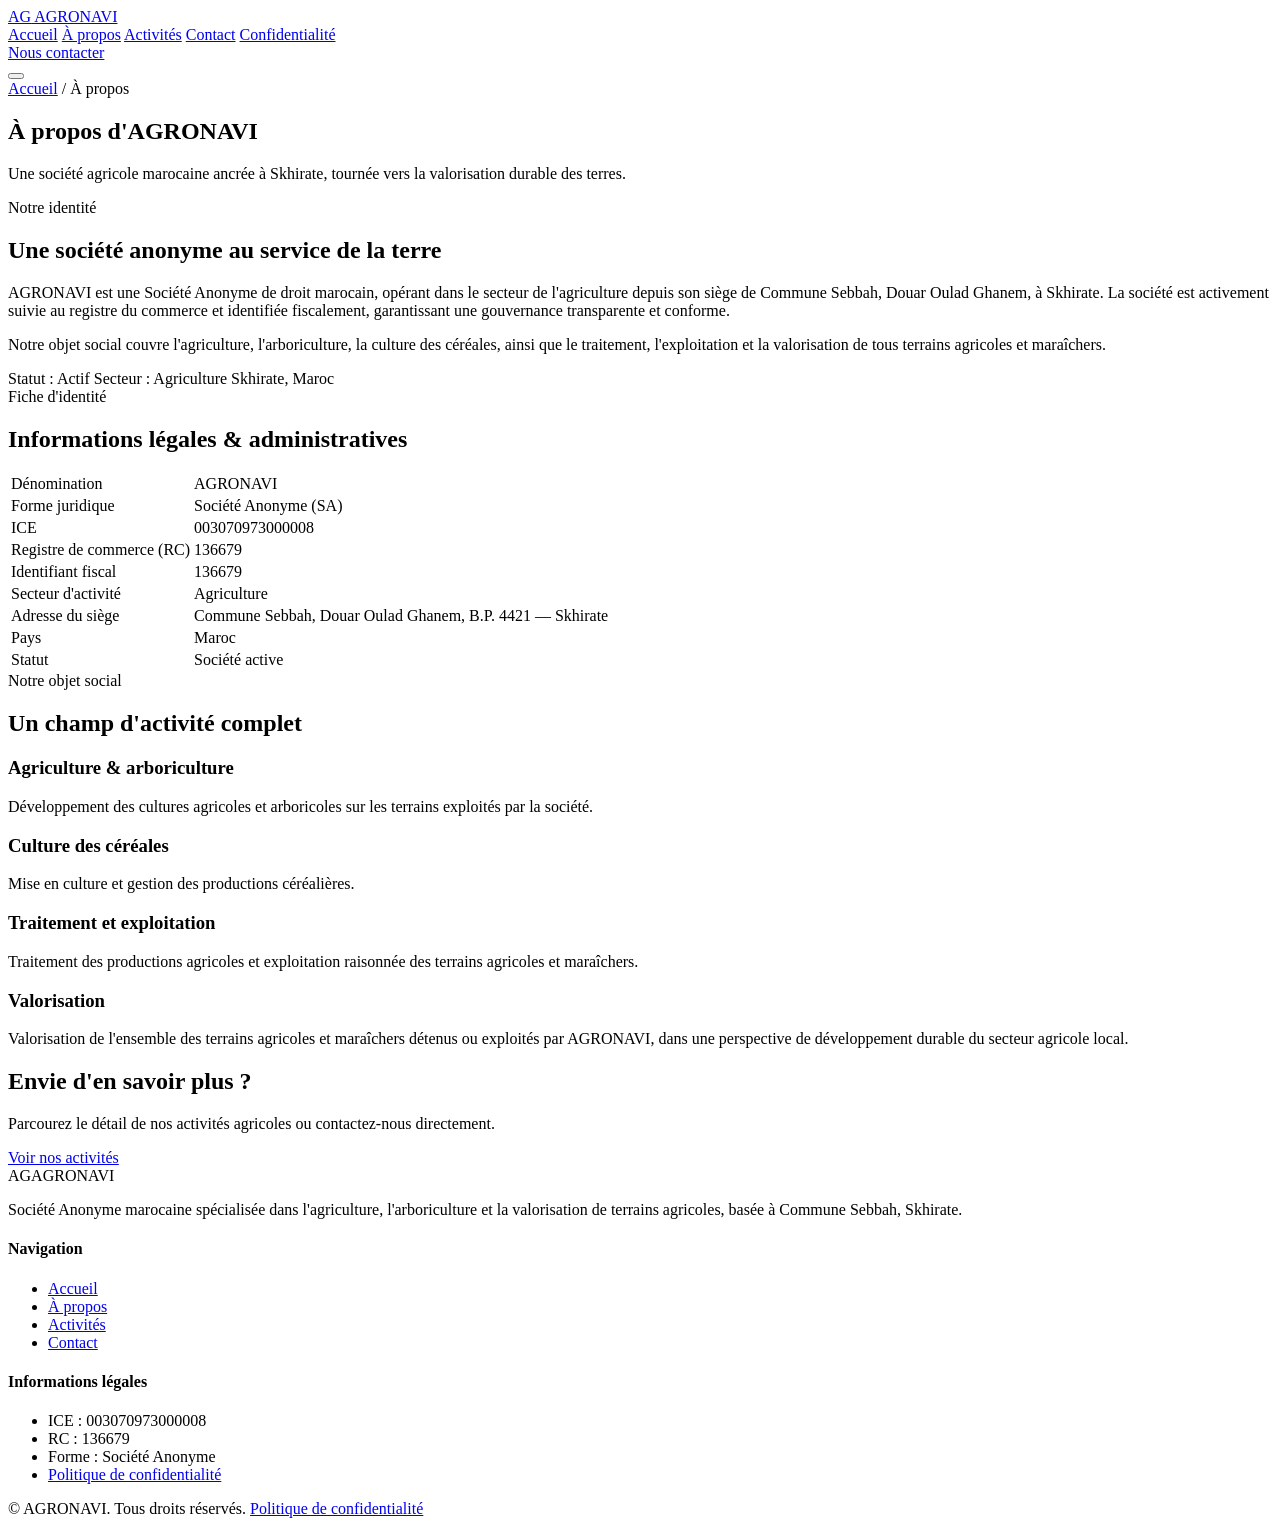
==== about.html @ a92ab6f6 "Add files via upload" ====
<!doctype html>
<html lang="fr">
<head>
<meta charset="UTF-8" />
<meta name="viewport" content="width=device-width, initial-scale=1.0" />
<title>À propos — AGRONAVI</title>
<meta name="description" content="Découvrez AGRONAVI : identité juridique, implantation à Skhirate, secteur d'activité et engagement agricole." />
<link rel="icon" href="data:image/svg+xml,<svg xmlns=%22http://www.w3.org/2000/svg%22 viewBox=%220 0 100 100%22><text y=%22.9em%22 font-size=%2290%22>🌾</text></svg>" />
<link rel="stylesheet" href="assets/styles.css" />
</head>
<body>

<header class="site-header">
  <div class="container nav">
    <a href="index.html" class="brand">
      <span class="brand-mark">AG</span>
      AGRONAVI
    </a>
    <nav class="nav-links">
      <a href="index.html">Accueil</a>
      <a href="about.html" class="active">À propos</a>
      <a href="services.html">Activités</a>
      <a href="contact.html">Contact</a>
      <a href="privacy.html">Confidentialité</a>
    </nav>
    <div class="nav-cta">
      <a href="contact.html" class="btn btn-outline-dark">Nous contacter</a>
    </div>
    <button class="nav-toggle" aria-label="Menu">
      <span></span><span></span><span></span>
    </button>
  </div>
</header>

<section class="legal-hero">
  <div class="container">
    <div class="breadcrumb"><a href="index.html">Accueil</a> / À propos</div>
    <h1>À propos d'AGRONAVI</h1>
    <p>Une société agricole marocaine ancrée à Skhirate, tournée vers la valorisation durable des terres.</p>
  </div>
</section>

<section>
  <div class="container grid-2">
    <div>
      <span class="eyebrow">Notre identité</span>
      <h2>Une société anonyme au service de la terre</h2>
      <p>AGRONAVI est une Société Anonyme de droit marocain, opérant dans le secteur de l'agriculture depuis son siège de Commune Sebbah, Douar Oulad Ghanem, à Skhirate. La société est activement suivie au registre du commerce et identifiée fiscalement, garantissant une gouvernance transparente et conforme.</p>
      <p>Notre objet social couvre l'agriculture, l'arboriculture, la culture des céréales, ainsi que le traitement, l'exploitation et la valorisation de tous terrains agricoles et maraîchers.</p>
      <div class="badge-row">
        <span class="badge">Statut : Actif</span>
        <span class="badge">Secteur : Agriculture</span>
        <span class="badge">Skhirate, Maroc</span>
      </div>
    </div>
    <div class="image-frame"></div>
  </div>
</section>

<section class="section-alt">
  <div class="container">
    <div class="section-head left">
      <span class="eyebrow">Fiche d'identité</span>
      <h2>Informations légales &amp; administratives</h2>
    </div>
    <table class="info-table">
      <tr><td>Dénomination</td><td>AGRONAVI</td></tr>
      <tr><td>Forme juridique</td><td>Société Anonyme (SA)</td></tr>
      <tr><td>ICE</td><td>003070973000008</td></tr>
      <tr><td>Registre de commerce (RC)</td><td>136679</td></tr>
      <tr><td>Identifiant fiscal</td><td>136679</td></tr>
      <tr><td>Secteur d'activité</td><td>Agriculture</td></tr>
      <tr><td>Adresse du siège</td><td>Commune Sebbah, Douar Oulad Ghanem, B.P. 4421 — Skhirate</td></tr>
      <tr><td>Pays</td><td>Maroc</td></tr>
      <tr><td>Statut</td><td>Société active</td></tr>
    </table>
  </div>
</section>

<section>
  <div class="container">
    <div class="section-head left">
      <span class="eyebrow">Notre objet social</span>
      <h2>Un champ d'activité complet</h2>
    </div>
    <div class="timeline">
      <div class="timeline-item">
        <h3>Agriculture &amp; arboriculture</h3>
        <p>Développement des cultures agricoles et arboricoles sur les terrains exploités par la société.</p>
      </div>
      <div class="timeline-item">
        <h3>Culture des céréales</h3>
        <p>Mise en culture et gestion des productions céréalières.</p>
      </div>
      <div class="timeline-item">
        <h3>Traitement et exploitation</h3>
        <p>Traitement des productions agricoles et exploitation raisonnée des terrains agricoles et maraîchers.</p>
      </div>
      <div class="timeline-item">
        <h3>Valorisation</h3>
        <p>Valorisation de l'ensemble des terrains agricoles et maraîchers détenus ou exploités par AGRONAVI, dans une perspective de développement durable du secteur agricole local.</p>
      </div>
    </div>
  </div>
</section>

<section class="section-alt">
  <div class="container">
    <div class="cta-band">
      <div>
        <h2>Envie d'en savoir plus ?</h2>
        <p>Parcourez le détail de nos activités agricoles ou contactez-nous directement.</p>
      </div>
      <a href="services.html" class="btn btn-outline">Voir nos activités</a>
    </div>
  </div>
</section>

<footer class="site-footer">
  <div class="container">
    <div class="footer-grid">
      <div>
        <div class="footer-brand"><span class="brand-mark">AG</span><span>AGRONAVI</span></div>
        <p>Société Anonyme marocaine spécialisée dans l'agriculture, l'arboriculture et la valorisation de terrains agricoles, basée à Commune Sebbah, Skhirate.</p>
      </div>
      <div>
        <h4>Navigation</h4>
        <ul class="footer-links">
          <li><a href="index.html">Accueil</a></li>
          <li><a href="about.html">À propos</a></li>
          <li><a href="services.html">Activités</a></li>
          <li><a href="contact.html">Contact</a></li>
        </ul>
      </div>
      <div>
        <h4>Informations légales</h4>
        <ul class="footer-links">
          <li>ICE : 003070973000008</li>
          <li>RC : 136679</li>
          <li>Forme : Société Anonyme</li>
          <li><a href="privacy.html">Politique de confidentialité</a></li>
        </ul>
      </div>
    </div>
    <div class="footer-bottom">
      <span>&copy; <span id="year"></span> AGRONAVI. Tous droits réservés.</span>
      <a href="privacy.html">Politique de confidentialité</a>
    </div>
  </div>
</footer>

<script src="assets/script.js"></script>
</body>
</html>
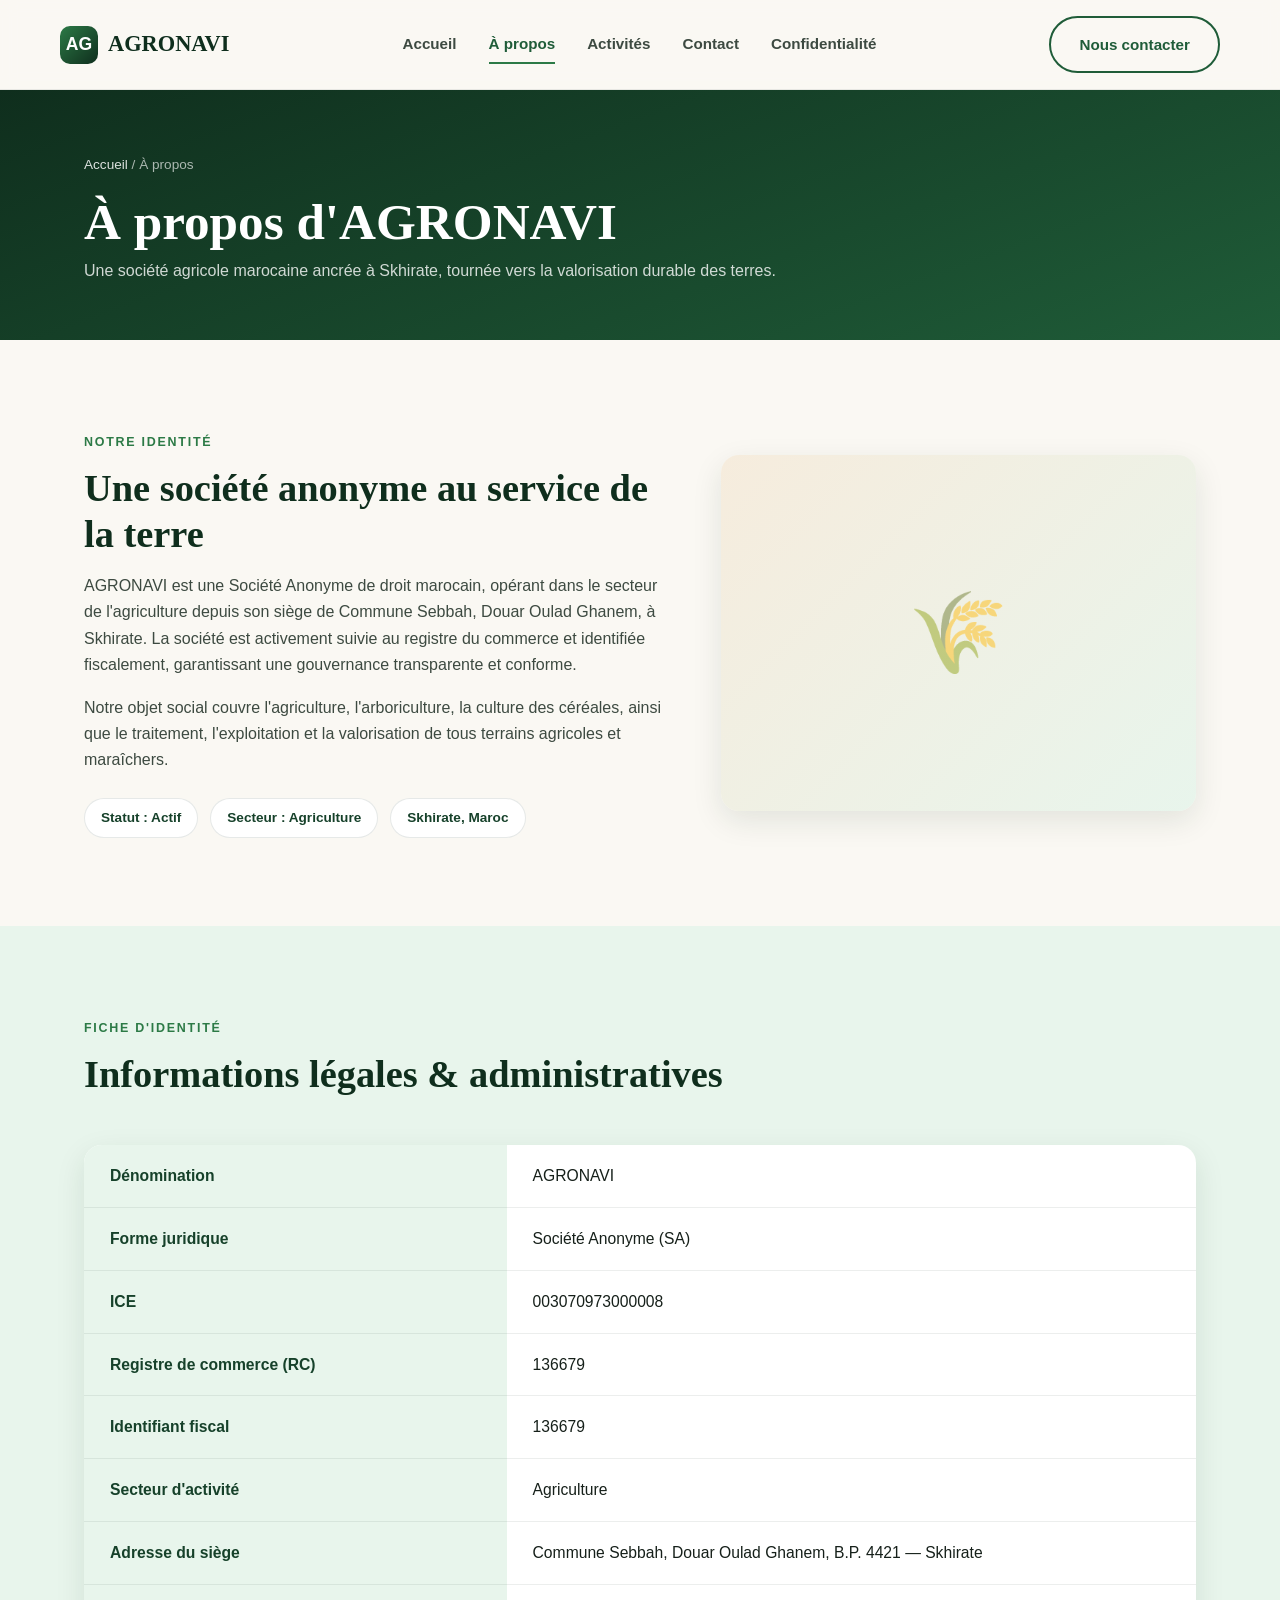
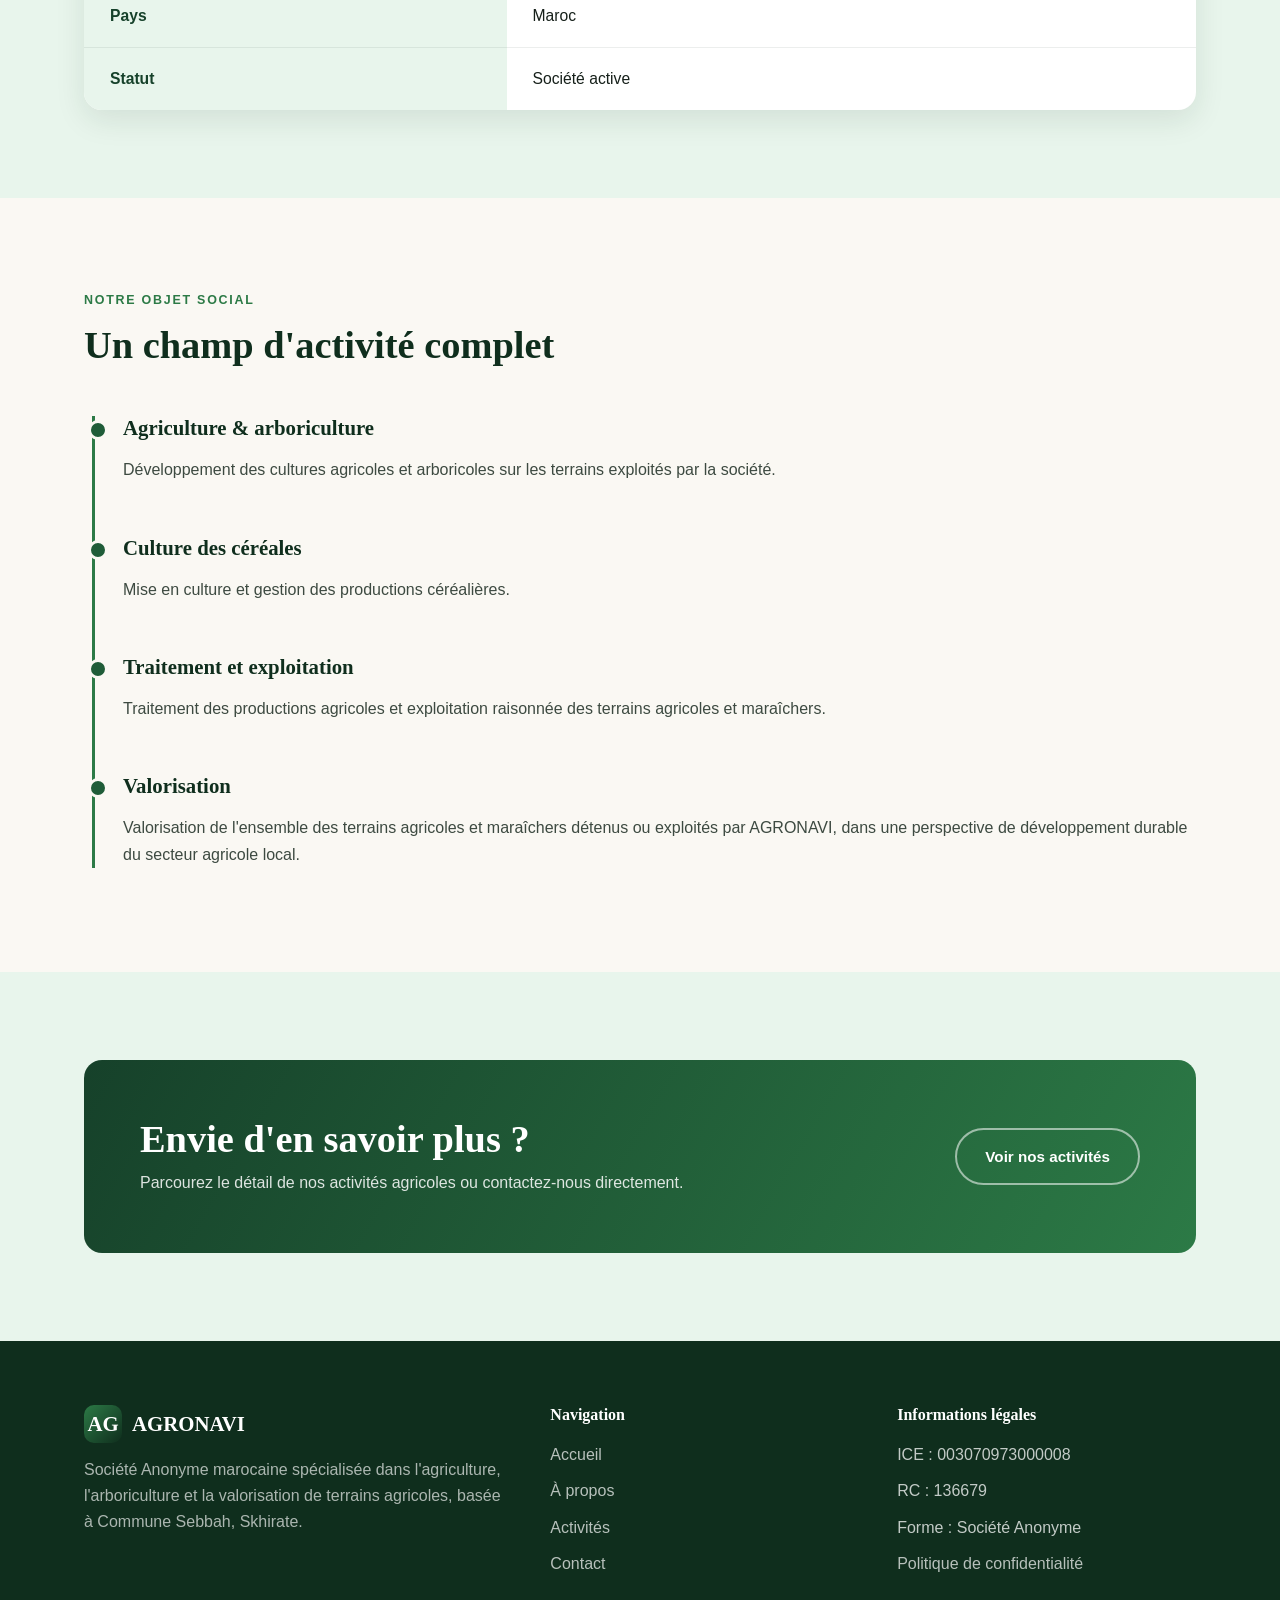
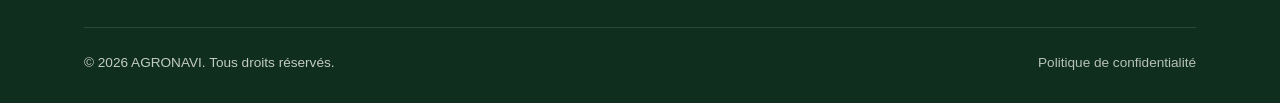
==== commit f8b66b19: "Update about.html" ====
--- a/about.html
+++ b/about.html
@@ -6,7 +6,7 @@
 <title>À propos — AGRONAVI</title>
 <meta name="description" content="Découvrez AGRONAVI : identité juridique, implantation à Skhirate, secteur d'activité et engagement agricole." />
 <link rel="icon" href="data:image/svg+xml,<svg xmlns=%22http://www.w3.org/2000/svg%22 viewBox=%220 0 100 100%22><text y=%22.9em%22 font-size=%2290%22>🌾</text></svg>" />
-<link rel="stylesheet" href="assets/styles.css" />
+<link rel="stylesheet" href="styles.css" />
 </head>
 <body>
 
@@ -149,6 +149,6 @@
   </div>
 </footer>
 
-<script src="assets/script.js"></script>
+<script src="script.js"></script>
 </body>
 </html>
--- a/styles.css
+++ b/styles.css
@@ -0,0 +1,627 @@
+/* ===== AGRONAVI — Feuille de style principale ===== */
+
+:root {
+  --green-900: #0f2e1d;
+  --green-800: #16412a;
+  --green-700: #1f5c38;
+  --green-600: #2c7a46;
+  --green-500: #3c9a5c;
+  --green-100: #e8f5ec;
+  --earth-500: #b8894a;
+  --earth-100: #f6ecdd;
+  --cream: #faf8f3;
+  --ink-900: #16201a;
+  --ink-700: #3d4a41;
+  --ink-500: #6b776e;
+  --white: #ffffff;
+  --radius-lg: 18px;
+  --radius-md: 12px;
+  --radius-sm: 8px;
+  --shadow-soft: 0 10px 30px rgba(15, 46, 29, 0.10);
+  --shadow-hover: 0 16px 40px rgba(15, 46, 29, 0.16);
+  --container: 1160px;
+  --font-head: "Georgia", "Iowan Old Style", serif;
+  --font-body: -apple-system, BlinkMacSystemFont, "Segoe UI", Roboto, Helvetica, Arial, sans-serif;
+}
+
+* { box-sizing: border-box; }
+
+html { scroll-behavior: smooth; }
+
+body {
+  margin: 0;
+  font-family: var(--font-body);
+  color: var(--ink-900);
+  background: var(--cream);
+  line-height: 1.65;
+  -webkit-font-smoothing: antialiased;
+}
+
+img { max-width: 100%; display: block; }
+
+a { color: inherit; text-decoration: none; }
+
+.container {
+  max-width: var(--container);
+  margin: 0 auto;
+  padding: 0 24px;
+}
+
+h1, h2, h3, h4 {
+  font-family: var(--font-head);
+  color: var(--green-900);
+  line-height: 1.2;
+  margin: 0 0 16px;
+}
+
+h1 { font-size: clamp(2.2rem, 4vw, 3.4rem); }
+h2 { font-size: clamp(1.7rem, 3vw, 2.4rem); }
+h3 { font-size: 1.3rem; }
+
+p { margin: 0 0 16px; color: var(--ink-700); }
+
+.eyebrow {
+  display: inline-block;
+  font-size: 0.78rem;
+  letter-spacing: 0.14em;
+  text-transform: uppercase;
+  color: var(--green-600);
+  font-weight: 700;
+  margin-bottom: 12px;
+}
+
+.lead {
+  font-size: 1.15rem;
+  color: var(--ink-700);
+}
+
+.btn {
+  display: inline-flex;
+  align-items: center;
+  gap: 8px;
+  padding: 14px 28px;
+  border-radius: 999px;
+  font-weight: 600;
+  font-size: 0.95rem;
+  border: 2px solid transparent;
+  cursor: pointer;
+  transition: transform 0.2s ease, box-shadow 0.2s ease, background 0.2s ease;
+}
+
+.btn-primary {
+  background: var(--green-700);
+  color: var(--white);
+  box-shadow: var(--shadow-soft);
+}
+.btn-primary:hover { background: var(--green-600); transform: translateY(-2px); box-shadow: var(--shadow-hover); }
+
+.btn-outline {
+  background: transparent;
+  border-color: rgba(255,255,255,0.55);
+  color: var(--white);
+}
+.btn-outline:hover { background: rgba(255,255,255,0.12); transform: translateY(-2px); }
+
+.btn-outline-dark {
+  background: transparent;
+  border-color: var(--green-700);
+  color: var(--green-700);
+}
+.btn-outline-dark:hover { background: var(--green-100); transform: translateY(-2px); }
+
+/* ===== Header ===== */
+.site-header {
+  position: sticky;
+  top: 0;
+  z-index: 100;
+  background: rgba(250, 248, 243, 0.92);
+  backdrop-filter: blur(8px);
+  border-bottom: 1px solid rgba(15, 46, 29, 0.08);
+}
+
+.nav {
+  display: flex;
+  align-items: center;
+  justify-content: space-between;
+  padding: 16px 0;
+}
+
+.brand {
+  display: flex;
+  align-items: center;
+  gap: 10px;
+  font-family: var(--font-head);
+  font-weight: 700;
+  font-size: 1.4rem;
+  color: var(--green-900);
+}
+
+.brand-mark {
+  width: 38px;
+  height: 38px;
+  border-radius: 10px;
+  background: linear-gradient(135deg, var(--green-600), var(--green-900));
+  display: flex;
+  align-items: center;
+  justify-content: center;
+  color: var(--white);
+  font-family: var(--font-body);
+  font-weight: 800;
+  font-size: 1.1rem;
+}
+
+.nav-links {
+  display: flex;
+  align-items: center;
+  gap: 32px;
+}
+
+.nav-links a {
+  font-weight: 600;
+  font-size: 0.95rem;
+  color: var(--ink-700);
+  padding: 6px 0;
+  border-bottom: 2px solid transparent;
+  transition: color 0.2s ease, border-color 0.2s ease;
+}
+
+.nav-links a:hover,
+.nav-links a.active {
+  color: var(--green-700);
+  border-color: var(--green-600);
+}
+
+.nav-cta {
+  display: flex;
+  align-items: center;
+  gap: 16px;
+}
+
+.nav-toggle {
+  display: none;
+  flex-direction: column;
+  gap: 5px;
+  background: none;
+  border: none;
+  cursor: pointer;
+  padding: 8px;
+}
+.nav-toggle span {
+  width: 24px;
+  height: 2px;
+  background: var(--green-900);
+  border-radius: 2px;
+}
+
+/* ===== Hero ===== */
+.hero {
+  position: relative;
+  padding: 90px 0 110px;
+  background: linear-gradient(160deg, var(--green-900) 0%, var(--green-700) 55%, var(--green-600) 100%);
+  color: var(--white);
+  overflow: hidden;
+}
+
+.hero::before {
+  content: "";
+  position: absolute;
+  inset: 0;
+  background-image:
+    radial-gradient(circle at 15% 20%, rgba(255,255,255,0.08) 0, transparent 45%),
+    radial-gradient(circle at 85% 80%, rgba(255,255,255,0.07) 0, transparent 40%);
+}
+
+.hero-pattern {
+  position: absolute;
+  inset: 0;
+  opacity: 0.12;
+  background-image: repeating-linear-gradient(45deg, rgba(255,255,255,0.5) 0 2px, transparent 2px 34px);
+}
+
+.hero-inner {
+  position: relative;
+  z-index: 1;
+  max-width: 720px;
+}
+
+.hero .eyebrow { color: var(--earth-100); }
+.hero h1 { color: var(--white); }
+.hero .lead { color: rgba(255,255,255,0.88); font-size: 1.2rem; }
+
+.hero-actions {
+  display: flex;
+  gap: 16px;
+  margin-top: 32px;
+  flex-wrap: wrap;
+}
+
+.hero-stats {
+  position: relative;
+  z-index: 1;
+  display: grid;
+  grid-template-columns: repeat(4, 1fr);
+  gap: 24px;
+  margin-top: 64px;
+  padding-top: 36px;
+  border-top: 1px solid rgba(255,255,255,0.2);
+}
+
+.stat-num {
+  font-family: var(--font-head);
+  font-size: 2rem;
+  font-weight: 700;
+  color: var(--white);
+}
+.stat-label {
+  font-size: 0.85rem;
+  color: rgba(255,255,255,0.75);
+  margin-top: 4px;
+}
+
+/* ===== Sections ===== */
+section { padding: 88px 0; }
+
+.section-alt { background: var(--green-100); }
+
+.section-head {
+  max-width: 640px;
+  margin: 0 auto 48px;
+  text-align: center;
+}
+.section-head.left { margin: 0 0 48px; text-align: left; }
+
+.grid-2 {
+  display: grid;
+  grid-template-columns: 1.1fr 0.9fr;
+  gap: 56px;
+  align-items: center;
+}
+
+.grid-3 {
+  display: grid;
+  grid-template-columns: repeat(3, 1fr);
+  gap: 28px;
+}
+
+.grid-4 {
+  display: grid;
+  grid-template-columns: repeat(4, 1fr);
+  gap: 24px;
+}
+
+.card {
+  background: var(--white);
+  border-radius: var(--radius-lg);
+  padding: 32px 28px;
+  box-shadow: var(--shadow-soft);
+  transition: transform 0.25s ease, box-shadow 0.25s ease;
+  border: 1px solid rgba(15,46,29,0.06);
+}
+.card:hover { transform: translateY(-6px); box-shadow: var(--shadow-hover); }
+
+.card-icon {
+  width: 52px;
+  height: 52px;
+  border-radius: 14px;
+  background: var(--green-100);
+  color: var(--green-700);
+  display: flex;
+  align-items: center;
+  justify-content: center;
+  font-size: 1.5rem;
+  margin-bottom: 20px;
+}
+
+.image-frame {
+  border-radius: var(--radius-lg);
+  overflow: hidden;
+  box-shadow: var(--shadow-soft);
+  aspect-ratio: 4/3;
+  background: linear-gradient(135deg, var(--earth-100), var(--green-100));
+  position: relative;
+}
+.image-frame::after {
+  content: "🌾";
+  position: absolute;
+  inset: 0;
+  display: flex;
+  align-items: center;
+  justify-content: center;
+  font-size: 5rem;
+  opacity: 0.5;
+}
+
+.field-graphic {
+  border-radius: var(--radius-lg);
+  overflow: hidden;
+  box-shadow: var(--shadow-soft);
+  height: 100%;
+  min-height: 320px;
+  background: linear-gradient(180deg, #cfe8d7 0%, #a9d4b6 40%, var(--green-700) 100%);
+  position: relative;
+}
+.field-graphic .rows {
+  position: absolute;
+  left: 0; right: 0; bottom: 0;
+  height: 55%;
+  background-image: repeating-linear-gradient(180deg, rgba(255,255,255,0.12) 0 6px, transparent 6px 16px);
+}
+.field-graphic .sun {
+  position: absolute;
+  top: 34px; right: 44px;
+  width: 64px; height: 64px;
+  border-radius: 50%;
+  background: radial-gradient(circle, #fff2c9, #f3d27a);
+  box-shadow: 0 0 40px rgba(243, 210, 122, 0.7);
+}
+
+.list-check {
+  list-style: none;
+  margin: 0;
+  padding: 0;
+}
+.list-check li {
+  position: relative;
+  padding-left: 32px;
+  margin-bottom: 14px;
+  color: var(--ink-700);
+}
+.list-check li::before {
+  content: "✓";
+  position: absolute;
+  left: 0;
+  top: 0;
+  width: 22px;
+  height: 22px;
+  border-radius: 50%;
+  background: var(--green-600);
+  color: var(--white);
+  font-size: 0.75rem;
+  display: flex;
+  align-items: center;
+  justify-content: center;
+  font-weight: 700;
+}
+
+.badge-row {
+  display: flex;
+  flex-wrap: wrap;
+  gap: 12px;
+  margin-top: 24px;
+}
+.badge {
+  background: var(--white);
+  border: 1px solid rgba(15,46,29,0.1);
+  padding: 8px 16px;
+  border-radius: 999px;
+  font-size: 0.85rem;
+  font-weight: 600;
+  color: var(--green-800);
+}
+
+.info-table {
+  width: 100%;
+  border-collapse: collapse;
+  background: var(--white);
+  border-radius: var(--radius-lg);
+  overflow: hidden;
+  box-shadow: var(--shadow-soft);
+}
+.info-table tr:not(:last-child) td { border-bottom: 1px solid rgba(15,46,29,0.08); }
+.info-table td {
+  padding: 18px 26px;
+  font-size: 0.98rem;
+}
+.info-table td:first-child {
+  font-weight: 700;
+  color: var(--green-800);
+  width: 38%;
+  background: var(--green-100);
+}
+
+.timeline {
+  border-left: 3px solid var(--green-600);
+  margin-left: 8px;
+  padding-left: 28px;
+}
+.timeline-item { position: relative; padding-bottom: 36px; }
+.timeline-item:last-child { padding-bottom: 0; }
+.timeline-item::before {
+  content: "";
+  position: absolute;
+  left: -35px;
+  top: 4px;
+  width: 14px;
+  height: 14px;
+  border-radius: 50%;
+  background: var(--green-700);
+  border: 3px solid var(--cream);
+}
+
+/* CTA band */
+.cta-band {
+  background: linear-gradient(120deg, var(--green-800), var(--green-600));
+  color: var(--white);
+  border-radius: var(--radius-lg);
+  padding: 56px;
+  display: flex;
+  align-items: center;
+  justify-content: space-between;
+  gap: 32px;
+  flex-wrap: wrap;
+}
+.cta-band h2 { color: var(--white); margin-bottom: 8px; }
+.cta-band p { color: rgba(255,255,255,0.85); margin-bottom: 0; }
+
+/* Contact page */
+.contact-grid {
+  display: grid;
+  grid-template-columns: 1fr 1fr;
+  gap: 48px;
+}
+.contact-item {
+  display: flex;
+  gap: 18px;
+  margin-bottom: 28px;
+}
+.contact-icon {
+  width: 46px;
+  height: 46px;
+  border-radius: 12px;
+  background: var(--green-100);
+  color: var(--green-700);
+  display: flex;
+  align-items: center;
+  justify-content: center;
+  flex-shrink: 0;
+  font-size: 1.2rem;
+}
+.contact-item h3 { margin-bottom: 4px; font-size: 1.05rem; }
+.contact-item p { margin: 0; }
+
+.form-field { margin-bottom: 18px; }
+.form-field label {
+  display: block;
+  font-weight: 600;
+  font-size: 0.9rem;
+  color: var(--green-800);
+  margin-bottom: 6px;
+}
+.form-field input,
+.form-field textarea {
+  width: 100%;
+  padding: 13px 16px;
+  border-radius: var(--radius-sm);
+  border: 1px solid rgba(15,46,29,0.18);
+  font-family: inherit;
+  font-size: 0.95rem;
+  background: var(--white);
+  color: var(--ink-900);
+}
+.form-field input:focus,
+.form-field textarea:focus {
+  outline: none;
+  border-color: var(--green-600);
+  box-shadow: 0 0 0 3px rgba(60, 154, 92, 0.18);
+}
+.form-note {
+  font-size: 0.82rem;
+  color: var(--ink-500);
+  margin-top: 8px;
+}
+
+/* Footer */
+.site-footer {
+  background: var(--green-900);
+  color: rgba(255,255,255,0.75);
+  padding: 64px 0 28px;
+}
+.footer-grid {
+  display: grid;
+  grid-template-columns: 1.4fr 1fr 1fr;
+  gap: 48px;
+  padding-bottom: 40px;
+  border-bottom: 1px solid rgba(255,255,255,0.12);
+}
+.footer-grid h4 {
+  color: var(--white);
+  font-size: 1rem;
+  margin-bottom: 18px;
+}
+.footer-grid p { color: rgba(255,255,255,0.65); }
+.footer-links { list-style: none; padding: 0; margin: 0; }
+.footer-links li { margin-bottom: 10px; }
+.footer-links a { color: rgba(255,255,255,0.7); transition: color 0.2s; }
+.footer-links a:hover { color: var(--white); }
+.footer-brand { display: flex; align-items: center; gap: 10px; margin-bottom: 14px; }
+.footer-brand span {
+  font-family: var(--font-head);
+  font-size: 1.3rem;
+  color: var(--white);
+  font-weight: 700;
+}
+.footer-bottom {
+  display: flex;
+  justify-content: space-between;
+  align-items: center;
+  padding-top: 24px;
+  font-size: 0.85rem;
+  flex-wrap: wrap;
+  gap: 12px;
+}
+.footer-bottom a { color: rgba(255,255,255,0.7); }
+.footer-bottom a:hover { color: var(--white); }
+
+/* Legal / privacy pages */
+.legal-hero {
+  background: linear-gradient(160deg, var(--green-900), var(--green-700));
+  color: var(--white);
+  padding: 64px 0 56px;
+}
+.legal-hero h1 { color: var(--white); margin-bottom: 6px; }
+.legal-hero p { color: rgba(255,255,255,0.8); margin: 0; }
+
+.legal-content {
+  max-width: 820px;
+  margin: 0 auto;
+  padding: 64px 24px;
+}
+.legal-content h2 {
+  margin-top: 44px;
+  font-size: 1.5rem;
+  border-bottom: 2px solid var(--green-100);
+  padding-bottom: 10px;
+}
+.legal-content h2:first-child { margin-top: 0; }
+.legal-content ul { color: var(--ink-700); padding-left: 22px; }
+.legal-content li { margin-bottom: 10px; }
+.toc {
+  background: var(--green-100);
+  border-radius: var(--radius-md);
+  padding: 24px 28px;
+  margin-bottom: 12px;
+}
+.toc a {
+  display: block;
+  padding: 6px 0;
+  color: var(--green-800);
+  font-weight: 600;
+  font-size: 0.92rem;
+}
+.toc a:hover { color: var(--green-600); }
+
+/* Breadcrumb */
+.breadcrumb {
+  font-size: 0.85rem;
+  color: rgba(255,255,255,0.65);
+  margin-bottom: 14px;
+}
+.breadcrumb a { color: rgba(255,255,255,0.85); }
+
+/* Responsive */
+@media (max-width: 900px) {
+  .grid-2, .contact-grid { grid-template-columns: 1fr; }
+  .grid-3, .grid-4 { grid-template-columns: repeat(2, 1fr); }
+  .footer-grid { grid-template-columns: 1fr; gap: 28px; }
+  .hero-stats { grid-template-columns: repeat(2, 1fr); }
+}
+
+@media (max-width: 720px) {
+  .nav-links { display: none; }
+  .nav-toggle { display: flex; }
+  .nav.open .nav-links {
+    display: flex;
+    position: absolute;
+    top: 100%;
+    left: 0;
+    right: 0;
+    background: var(--cream);
+    flex-direction: column;
+    padding: 20px 24px;
+    gap: 18px;
+    box-shadow: var(--shadow-soft);
+  }
+  .grid-3, .grid-4 { grid-template-columns: 1fr; }
+  .cta-band { flex-direction: column; text-align: center; }
+  section { padding: 60px 0; }
+}
